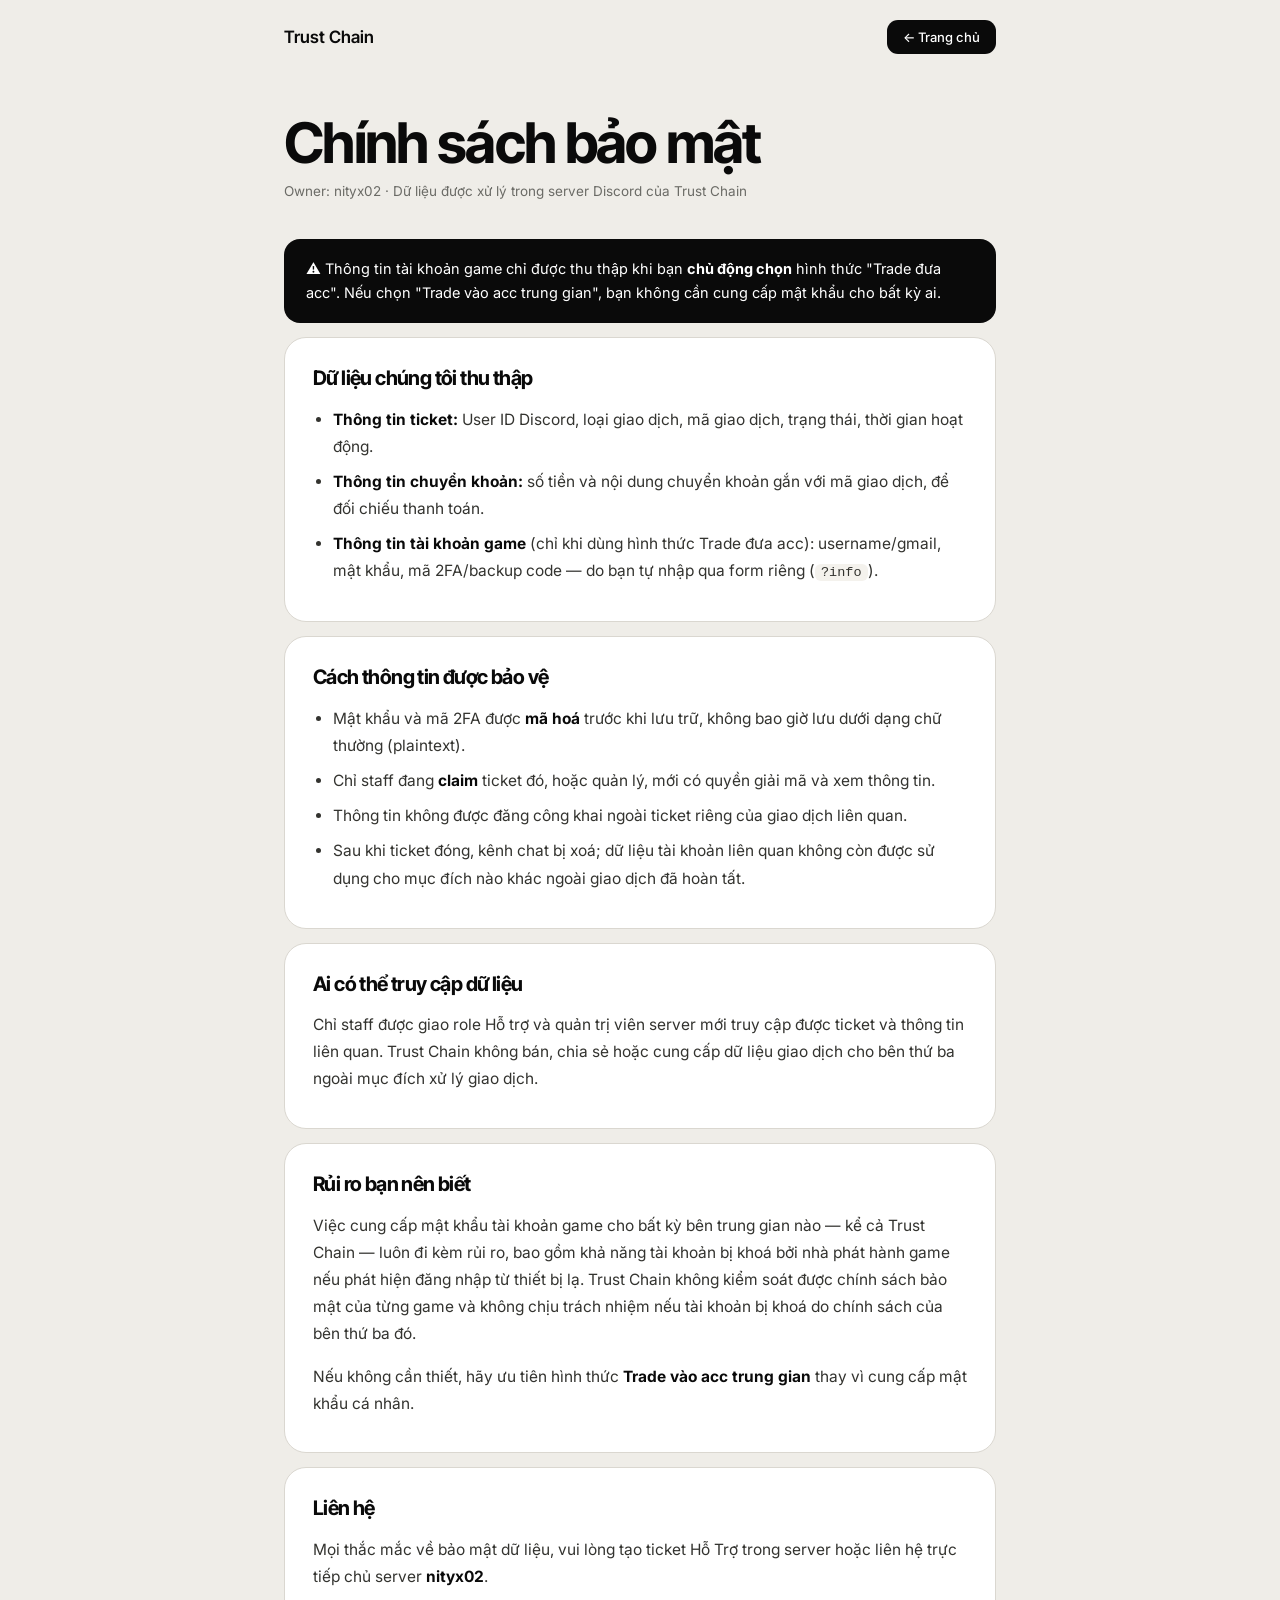
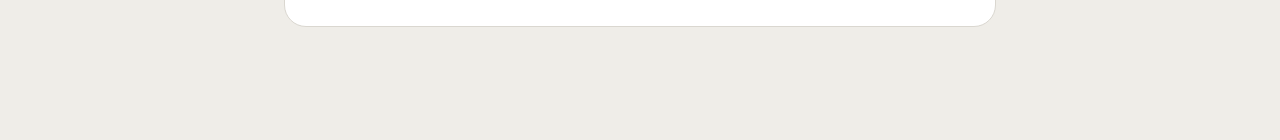
==== privacy.html @ 38dd1e5f "Add files via upload" ====
<!DOCTYPE html>
<html lang="vi">
<head>
<meta charset="UTF-8">
<meta name="viewport" content="width=device-width, initial-scale=1, viewport-fit=cover">
<title>Bảo mật — Trust Chain</title>
<link rel="preconnect" href="https://fonts.googleapis.com">
<link rel="preconnect" href="https://fonts.gstatic.com" crossorigin>
<link href="https://fonts.googleapis.com/css2?family=Inter+Tight:wght@500;600;700&family=Inter:wght@400;500&display=swap" rel="stylesheet">
<style>
:root{--bg:#EFEDE8;--paper:#fff;--ink:#0A0A0A;--muted:#6B6B66;--line:#DAD7D0;color-scheme:light;box-sizing:border-box;
  padding-top:env(safe-area-inset-top,0px);padding-bottom:env(safe-area-inset-bottom,0px);}
*{box-sizing:border-box;}
body{margin:0;background:var(--bg);color:var(--ink);font-family:'Inter',system-ui,sans-serif;}
.wrap{max-width:760px;margin:0 auto;padding:0 24px 100px;}
h1,h2{font-family:'Inter Tight',sans-serif;letter-spacing:-.03em;}
header{padding:20px 0;margin-bottom:40px;}
header .wrap{padding-bottom:0;display:flex;justify-content:space-between;align-items:center;}
.brand{font-family:'Inter Tight',sans-serif;font-weight:600;font-size:17px;}
.brand span{color:var(--ink);}
a{color:var(--ink);}
a.back{background:var(--ink);color:#fff;text-decoration:none;font-size:13px;font-weight:500;padding:9px 16px;border-radius:11px;}
h1{font-size:clamp(34px,6vw,56px);margin:8px 0 10px;line-height:1.05;}
.updated{color:var(--muted);font-size:13.5px;margin-bottom:40px;}
h2{font-size:20px;margin:0 0 14px;}
.sec{background:var(--paper);border:1px solid var(--line);border-radius:22px;padding:28px 28px 20px;margin-bottom:14px;}
p,li{color:#33332f;line-height:1.75;font-size:15.5px;}
ul{padding-left:20px;}
li{margin-bottom:8px;}
strong{color:var(--ink);}
code{background:#F4F2ED;border-radius:6px;padding:1px 6px;font-size:13.5px;}
.notice{background:var(--ink);color:#fff;border-radius:16px;padding:18px 22px;margin:0 0 14px;font-size:14.5px;line-height:1.65;}
.notice strong{color:#fff;}
@media(max-width:520px){.sec{padding:22px 20px 14px;}}
</style>
</head>
<body>
<header><div class="wrap">
  <div class="brand">Trust Chain</div>
  <a class="back" href="index.html">← Trang chủ</a>
</div></header>
<div class="wrap">
  <h1>Chính sách bảo mật</h1>
  <div class="updated">Owner: nityx02 · Dữ liệu được xử lý trong server Discord của Trust Chain</div>

  <div class="notice">⚠️ Thông tin tài khoản game chỉ được thu thập khi bạn <strong>chủ động chọn</strong> hình thức "Trade đưa acc". Nếu chọn "Trade vào acc trung gian", bạn không cần cung cấp mật khẩu cho bất kỳ ai.</div><div class="sec"><h2>Dữ liệu chúng tôi thu thập</h2>
  <ul>
    <li><strong>Thông tin ticket:</strong> User ID Discord, loại giao dịch, mã giao dịch, trạng thái, thời gian hoạt động.</li>
    <li><strong>Thông tin chuyển khoản:</strong> số tiền và nội dung chuyển khoản gắn với mã giao dịch, để đối chiếu thanh toán.</li>
    <li><strong>Thông tin tài khoản game</strong> (chỉ khi dùng hình thức Trade đưa acc): username/gmail, mật khẩu, mã 2FA/backup code — do bạn tự nhập qua form riêng (<code>?info</code>).</li>
  </ul>

  

  </div><div class="sec"><h2>Cách thông tin được bảo vệ</h2>
  <ul>
    <li>Mật khẩu và mã 2FA được <strong>mã hoá</strong> trước khi lưu trữ, không bao giờ lưu dưới dạng chữ thường (plaintext).</li>
    <li>Chỉ staff đang <strong>claim</strong> ticket đó, hoặc quản lý, mới có quyền giải mã và xem thông tin.</li>
    <li>Thông tin không được đăng công khai ngoài ticket riêng của giao dịch liên quan.</li>
    <li>Sau khi ticket đóng, kênh chat bị xoá; dữ liệu tài khoản liên quan không còn được sử dụng cho mục đích nào khác ngoài giao dịch đã hoàn tất.</li>
  </ul>

  </div><div class="sec"><h2>Ai có thể truy cập dữ liệu</h2>
  <p>Chỉ staff được giao role Hỗ trợ và quản trị viên server mới truy cập được ticket và thông tin liên quan. Trust Chain không bán, chia sẻ hoặc cung cấp dữ liệu giao dịch cho bên thứ ba ngoài mục đích xử lý giao dịch.</p>

  </div><div class="sec"><h2>Rủi ro bạn nên biết</h2>
  <p>Việc cung cấp mật khẩu tài khoản game cho bất kỳ bên trung gian nào — kể cả Trust Chain — luôn đi kèm rủi ro, bao gồm khả năng tài khoản bị khoá bởi nhà phát hành game nếu phát hiện đăng nhập từ thiết bị lạ. Trust Chain không kiểm soát được chính sách bảo mật của từng game và không chịu trách nhiệm nếu tài khoản bị khoá do chính sách của bên thứ ba đó.</p>
  <p>Nếu không cần thiết, hãy ưu tiên hình thức <strong>Trade vào acc trung gian</strong> thay vì cung cấp mật khẩu cá nhân.</p>

  </div><div class="sec"><h2>Liên hệ</h2>
  <p>Mọi thắc mắc về bảo mật dữ liệu, vui lòng tạo ticket Hỗ Trợ trong server hoặc liên hệ trực tiếp chủ server <strong>nityx02</strong>.</p>

</div>
</div>
</body>
</html>
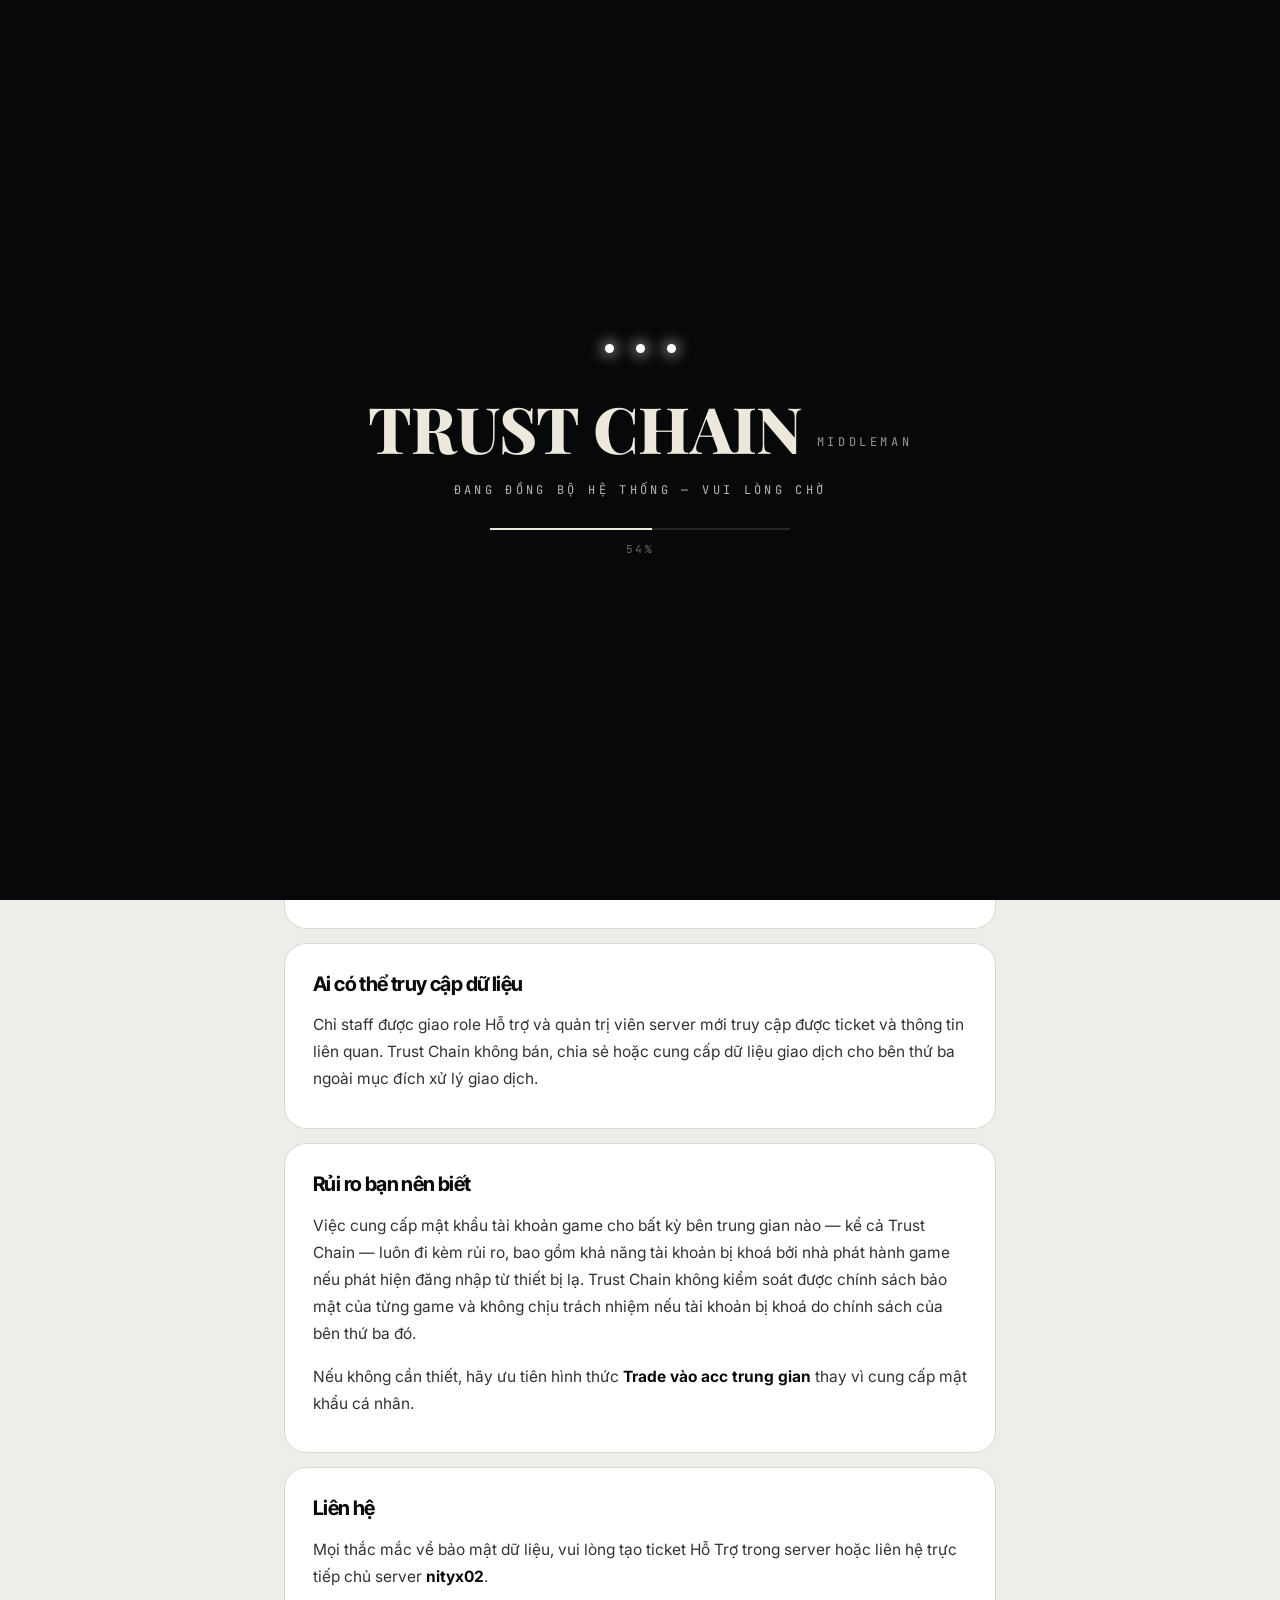
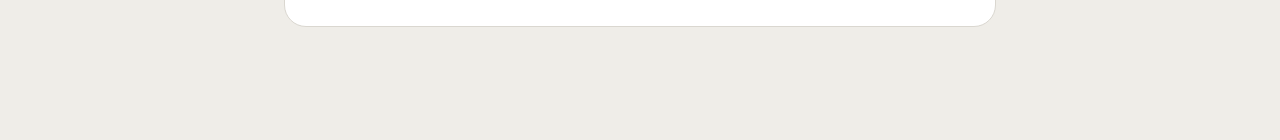
==== commit b3f77669: "Update privacy.html" ====
--- a/privacy.html
+++ b/privacy.html
@@ -6,7 +6,15 @@
 <title>Bảo mật — Trust Chain</title>
 <link rel="preconnect" href="https://fonts.googleapis.com">
 <link rel="preconnect" href="https://fonts.gstatic.com" crossorigin>
-<link href="https://fonts.googleapis.com/css2?family=Inter+Tight:wght@500;600;700&family=Inter:wght@400;500&display=swap" rel="stylesheet">
+<link href="https://fonts.googleapis.com/css2?family=Inter+Tight:wght@500;600;700&family=Inter:wght@400;500&family=Playfair+Display:wght@800&family=JetBrains+Mono:wght@400&display=swap" rel="stylesheet">
+<script>
+document.documentElement.classList.add('js','lock');
+if('scrollRestoration' in history) history.scrollRestoration='manual';
+if(location.hash) history.replaceState(null,'',location.pathname+location.search);
+addEventListener('pageshow',function(){scrollTo(0,0);});
+addEventListener('load',function(){scrollTo(0,0);});
+scrollTo(0,0);
+</script>
 <style>
 :root{--bg:#EFEDE8;--paper:#fff;--ink:#0A0A0A;--muted:#6B6B66;--line:#DAD7D0;color-scheme:light;box-sizing:border-box;
   padding-top:env(safe-area-inset-top,0px);padding-bottom:env(safe-area-inset-bottom,0px);}
@@ -32,9 +40,38 @@
 .notice{background:var(--ink);color:#fff;border-radius:16px;padding:18px 22px;margin:0 0 14px;font-size:14.5px;line-height:1.65;}
 .notice strong{color:#fff;}
 @media(max-width:520px){.sec{padding:22px 20px 14px;}}
+#loader{position:fixed; inset:0; z-index:200; background:#07080A; color:#EDE8DC; display:flex; flex-direction:column; align-items:center; justify-content:center; text-align:center; transition:opacity .9s ease, visibility .9s;}
+#loader.done{opacity:0; visibility:hidden;}
+#loader .dots{display:flex; gap:22px; margin-bottom:46px;}
+#loader .dots i{width:9px; height:9px; border-radius:50%; background:#fff; box-shadow:0 0 14px 3px rgba(255,255,255,.55); animation:pulse 1.3s ease-in-out infinite;}
+#loader .dots i:nth-child(2){animation-delay:.22s;} #loader .dots i:nth-child(3){animation-delay:.44s;}
+@keyframes pulse{0%,100%{opacity:.25; transform:scale(.7);} 50%{opacity:1; transform:scale(1.25);}}
+#loader .wm{display:flex; align-items:flex-end; gap:14px; padding:0 20px;}
+#loader .wm b{font-family:'Playfair Display',Georgia,serif; font-weight:800; font-size:clamp(40px,7vw,64px); line-height:.9; letter-spacing:-.01em;}
+#loader .wm small{font-family:'JetBrains Mono',ui-monospace,monospace; font-size:12px; letter-spacing:.3em; color:#9A968C; padding-bottom:6px;}
+#loader .cap{font-family:'JetBrains Mono',ui-monospace,monospace; font-size:12px; letter-spacing:.28em; color:#B9B5AA; margin-top:26px; padding:0 20px;}
+#loader .track{width:min(300px,70vw); height:2px; background:rgba(255,255,255,.12); margin-top:30px; overflow:hidden;}
+#loader .track u{display:block; height:100%; width:0; background:#EDE8DC;}
+#loader .pc{font-family:'JetBrains Mono',ui-monospace,monospace; font-size:11px; letter-spacing:.2em; color:#6E6B63; margin-top:12px;}
+@media(max-width:560px){
+  #loader .wm{flex-direction:column; align-items:center; gap:12px;}
+  #loader .wm small{padding-bottom:0;}
+  #loader .cap{font-size:10.5px; letter-spacing:.16em; line-height:1.9; margin-top:22px;}
+  #loader .dots{margin-bottom:34px;}
+}
+html.lock{overflow:hidden;}
+html:not(.js) #loader{display:none;}
 </style>
 </head>
 <body>
+<div id="loader">
+  <div class="dots" aria-hidden="true"><i></i><i></i><i></i></div>
+  <div class="wm"><b>TRUST CHAIN</b><small>MIDDLEMAN</small></div>
+  <div class="cap">ĐANG ĐỒNG BỘ HỆ THỐNG — VUI LÒNG CHỜ</div>
+  <div class="track"><u id="bar"></u></div>
+  <div class="pc"><span id="count">0</span>%</div>
+</div>
+
 <header><div class="wrap">
   <div class="brand">Trust Chain</div>
   <a class="back" href="index.html">← Trang chủ</a>
@@ -72,5 +109,20 @@
 
 </div>
 </div>
+<script>
+(function(){
+  var ld=document.getElementById('loader'),cnt=document.getElementById('count'),bar=document.getElementById('bar');
+  function finish(){ if(ld.classList.contains('done'))return; ld.classList.add('done'); document.documentElement.classList.remove('lock'); }
+  var dur=2000+Math.random()*2000,t0=null;
+  function tick(now){
+    if(t0===null)t0=now;
+    var u=Math.min(1,(now-t0)/dur),n=Math.round(u*100);
+    cnt.textContent=n; bar.style.width=n+'%';
+    if(u<1) requestAnimationFrame(tick); else setTimeout(finish,400);
+  }
+  requestAnimationFrame(tick);
+  var seen=0; setInterval(function(){ if(document.visibilityState==='visible'&&++seen>8) finish(); },1000);
+})();
+</script>
 </body>
 </html>
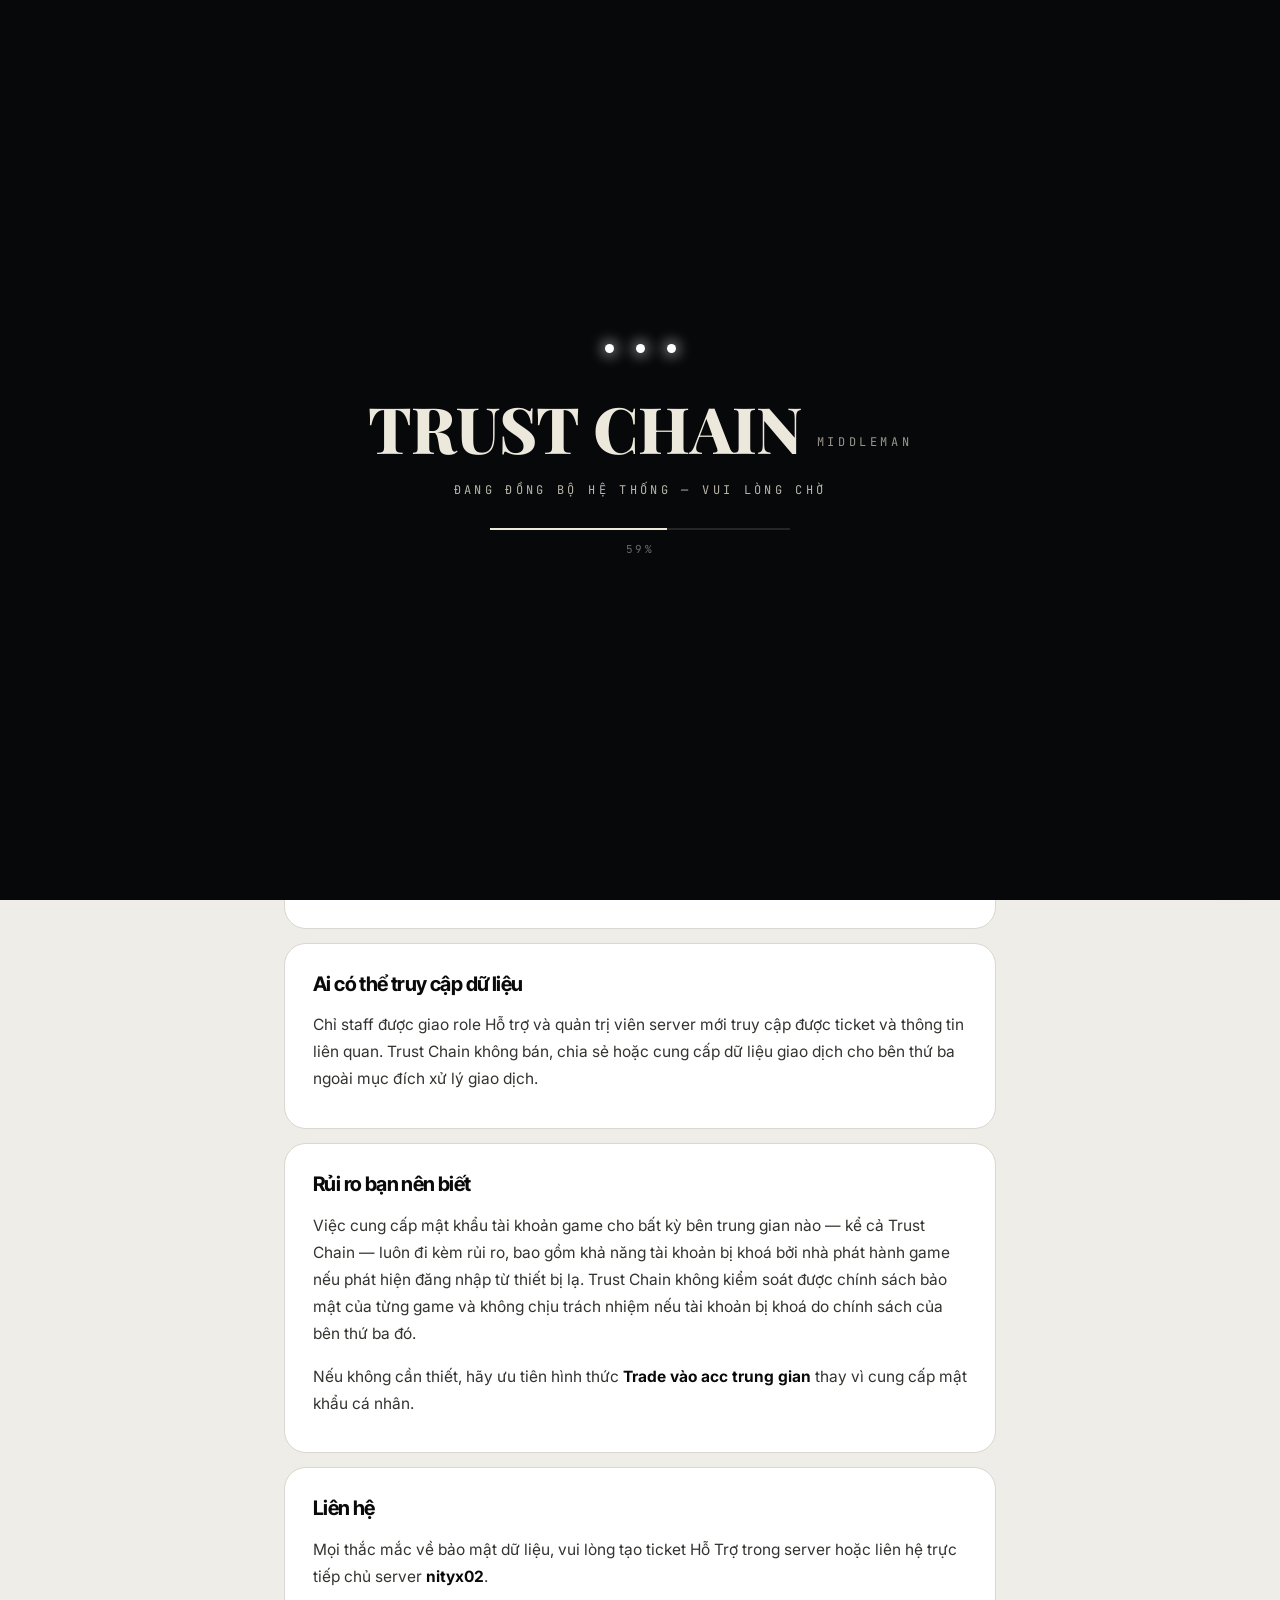
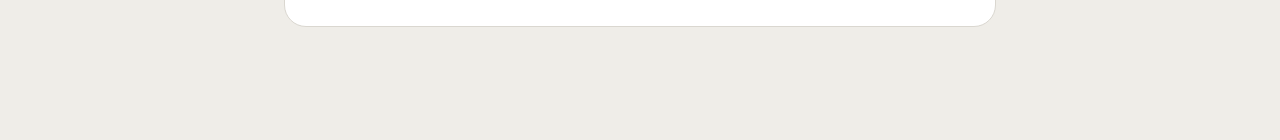
==== commit c6e53725: "Update privacy.html" ====
--- a/privacy.html
+++ b/privacy.html
@@ -87,8 +87,6 @@
     <li><strong>Thông tin tài khoản game</strong> (chỉ khi dùng hình thức Trade đưa acc): username/gmail, mật khẩu, mã 2FA/backup code — do bạn tự nhập qua form riêng (<code>?info</code>).</li>
   </ul>
 
-  
-
   </div><div class="sec"><h2>Cách thông tin được bảo vệ</h2>
   <ul>
     <li>Mật khẩu và mã 2FA được <strong>mã hoá</strong> trước khi lưu trữ, không bao giờ lưu dưới dạng chữ thường (plaintext).</li>
@@ -124,5 +122,6 @@
   var seen=0; setInterval(function(){ if(document.visibilityState==='visible'&&++seen>8) finish(); },1000);
 })();
 </script>
+<script src="music.js"></script>
 </body>
 </html>
